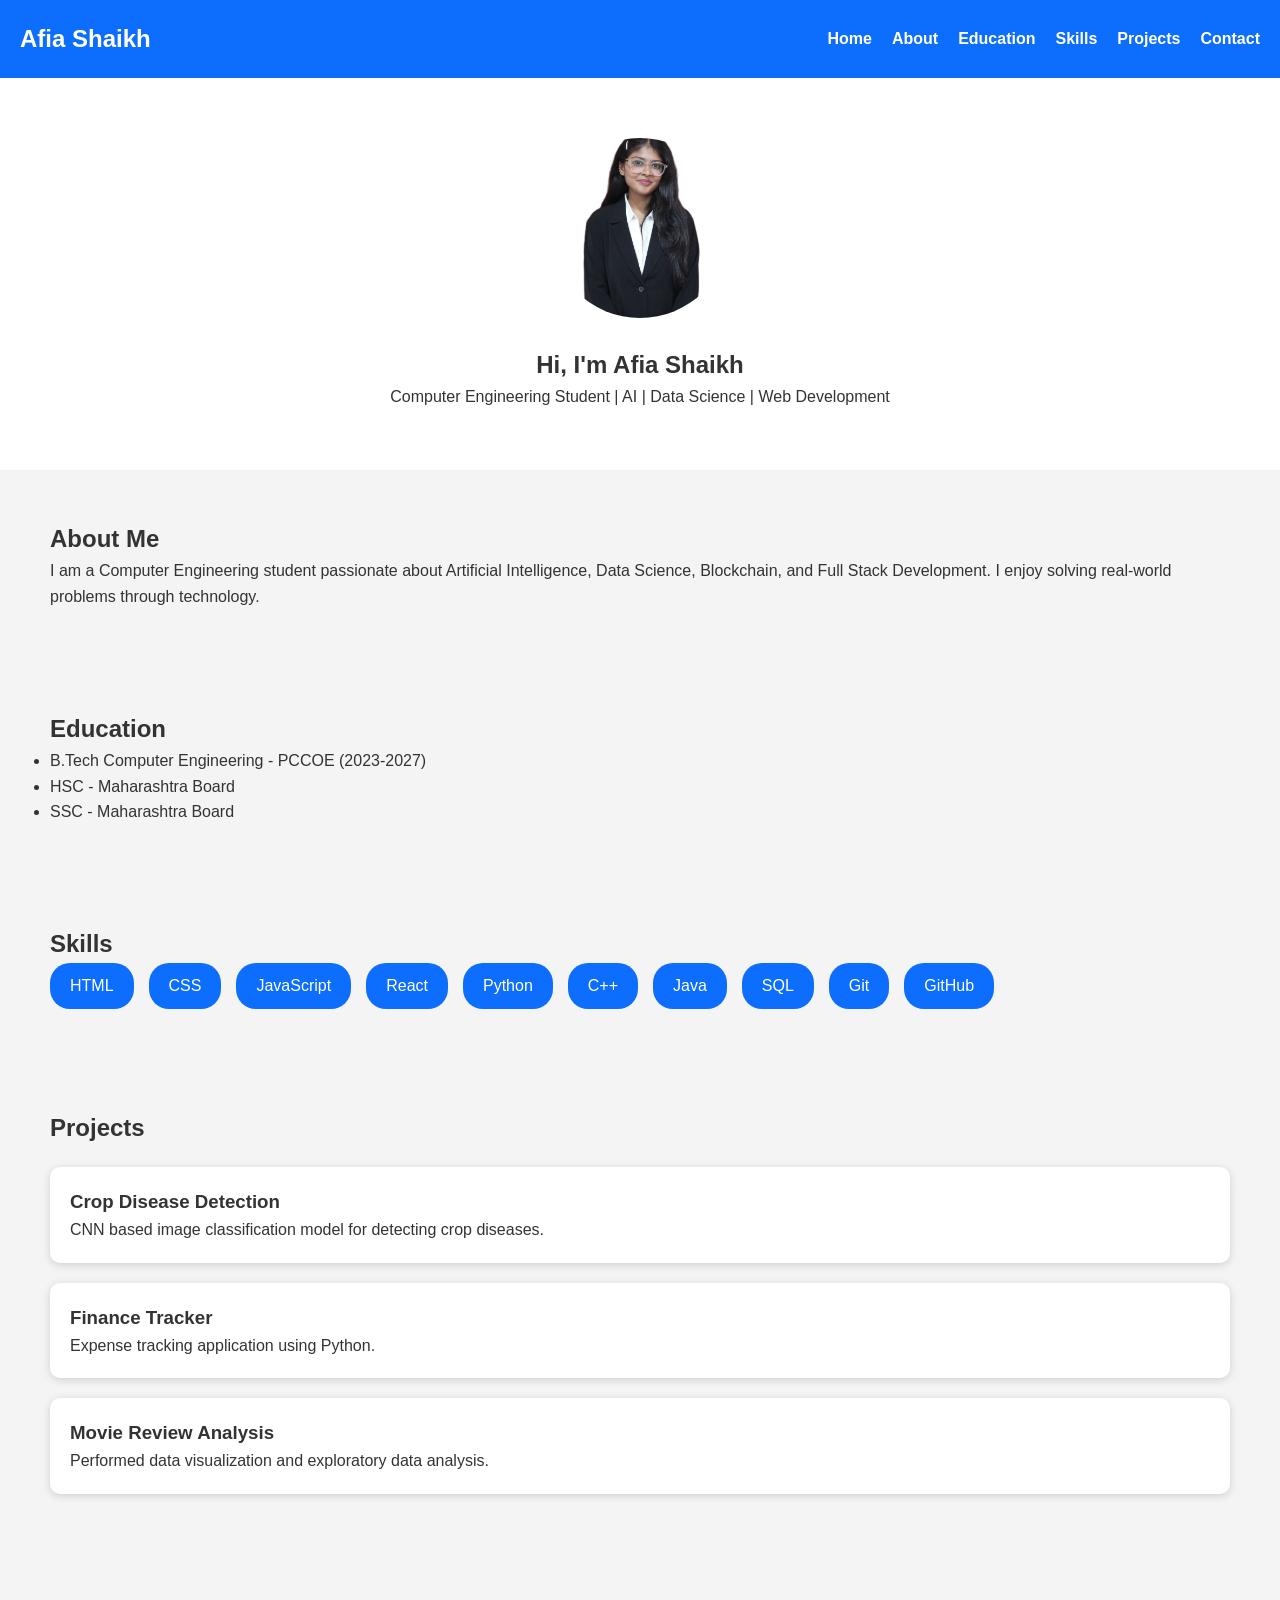
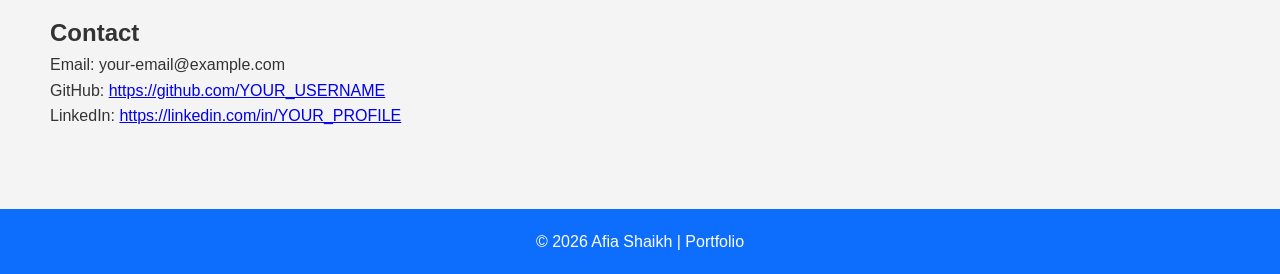
==== index.html @ 4f8437aa "Move portfolio website to root for GitHub Pages" ====
<!DOCTYPE html>
<html lang="en">
<head>
    <meta charset="UTF-8">
    <meta name="viewport" content="width=device-width, initial-scale=1.0">
    <title>Afia Shaikh | Portfolio</title>

    <link rel="stylesheet" href="style.css">
</head>
<body>

<header>
    <nav>
        <h2>Afia Shaikh</h2>

        <ul>
            <li><a href="#home">Home</a></li>
            <li><a href="#about">About</a></li>
            <li><a href="#education">Education</a></li>
            <li><a href="#skills">Skills</a></li>
            <li><a href="#projects">Projects</a></li>
            <li><a href="#contact">Contact</a></li>
        </ul>
    </nav>
</header>

<section id="home" class="hero">
    <img src="images/profile.png" alt="Profile Photo">

    <h1>Hi, I'm Afia Shaikh</h1>

    <p>Computer Engineering Student | AI | Data Science | Web Development</p>
</section>

<section id="about">
    <h2>About Me</h2>

    <p>
        I am a Computer Engineering student passionate about Artificial Intelligence,
        Data Science, Blockchain, and Full Stack Development. I enjoy solving real-world
        problems through technology.
    </p>
</section>

<section id="education">

<h2>Education</h2>

<ul>
<li>B.Tech Computer Engineering - PCCOE (2023-2027)</li>
<li>HSC - Maharashtra Board</li>
<li>SSC - Maharashtra Board</li>

</ul>

</section>

<section id="skills">

<h2>Skills</h2>

<div class="skills">

<span>HTML</span>

<span>CSS</span>

<span>JavaScript</span>

<span>React</span>

<span>Python</span>

<span>C++</span>

<span>Java</span>

<span>SQL</span>

<span>Git</span>

<span>GitHub</span>

</div>

</section>

<section id="projects">

<h2>Projects</h2>

<div class="project">

<h3>Crop Disease Detection</h3>

<p>CNN based image classification model for detecting crop diseases.</p>

</div>

<div class="project">

<h3>Finance Tracker</h3>

<p>Expense tracking application using Python.</p>

</div>

<div class="project">

<h3>Movie Review Analysis</h3>

<p>Performed data visualization and exploratory data analysis.</p>

</div>

</section>

<section id="contact">

<h2>Contact</h2>

<p>Email: your-email@example.com</p>

<p>

GitHub:

<a href="https://github.com/YOUR_USERNAME" target="_blank">

https://github.com/YOUR_USERNAME

</a>

</p>

<p>

LinkedIn:

<a href="https://linkedin.com/in/YOUR_PROFILE" target="_blank">

https://linkedin.com/in/YOUR_PROFILE

</a>

</p>

</section>

<footer>

<p>© 2026 Afia Shaikh | Portfolio</p>

</footer>

<script src="script.js"></script>

</body>
</html>
---- style.css ----
*{
margin:0;
padding:0;
box-sizing:border-box;
font-family:Arial,sans-serif;
}

body{
background:#f4f4f4;
color:#333;
line-height:1.6;
}

nav{
display:flex;
justify-content:space-between;
align-items:center;
padding:20px;
background:#0d6efd;
color:white;
}

nav ul{
display:flex;
list-style:none;
gap:20px;
}

nav a{
color:white;
text-decoration:none;
font-weight:bold;
}

.hero{
text-align:center;
padding:60px 20px;
background:white;
}

.hero img{
width:180px;
height:180px;
border-radius:50%;
object-fit:cover;
margin-bottom:20px;
}

section{
padding:50px;
}

.skills{
display:flex;
flex-wrap:wrap;
gap:15px;
}

.skills span{
background:#0d6efd;
color:white;
padding:10px 20px;
border-radius:20px;
}

.project{
background:white;
padding:20px;
margin:20px 0;
border-radius:10px;
box-shadow:0 2px 8px rgba(0,0,0,.15);
}

footer{
background:#0d6efd;
color:white;
text-align:center;
padding:20px;
margin-top:30px;
}

@media(max-width:768px){

nav{
flex-direction:column;
}

nav ul{
flex-direction:column;
text-align:center;
margin-top:15px;
}

section{
padding:30px;
}

}
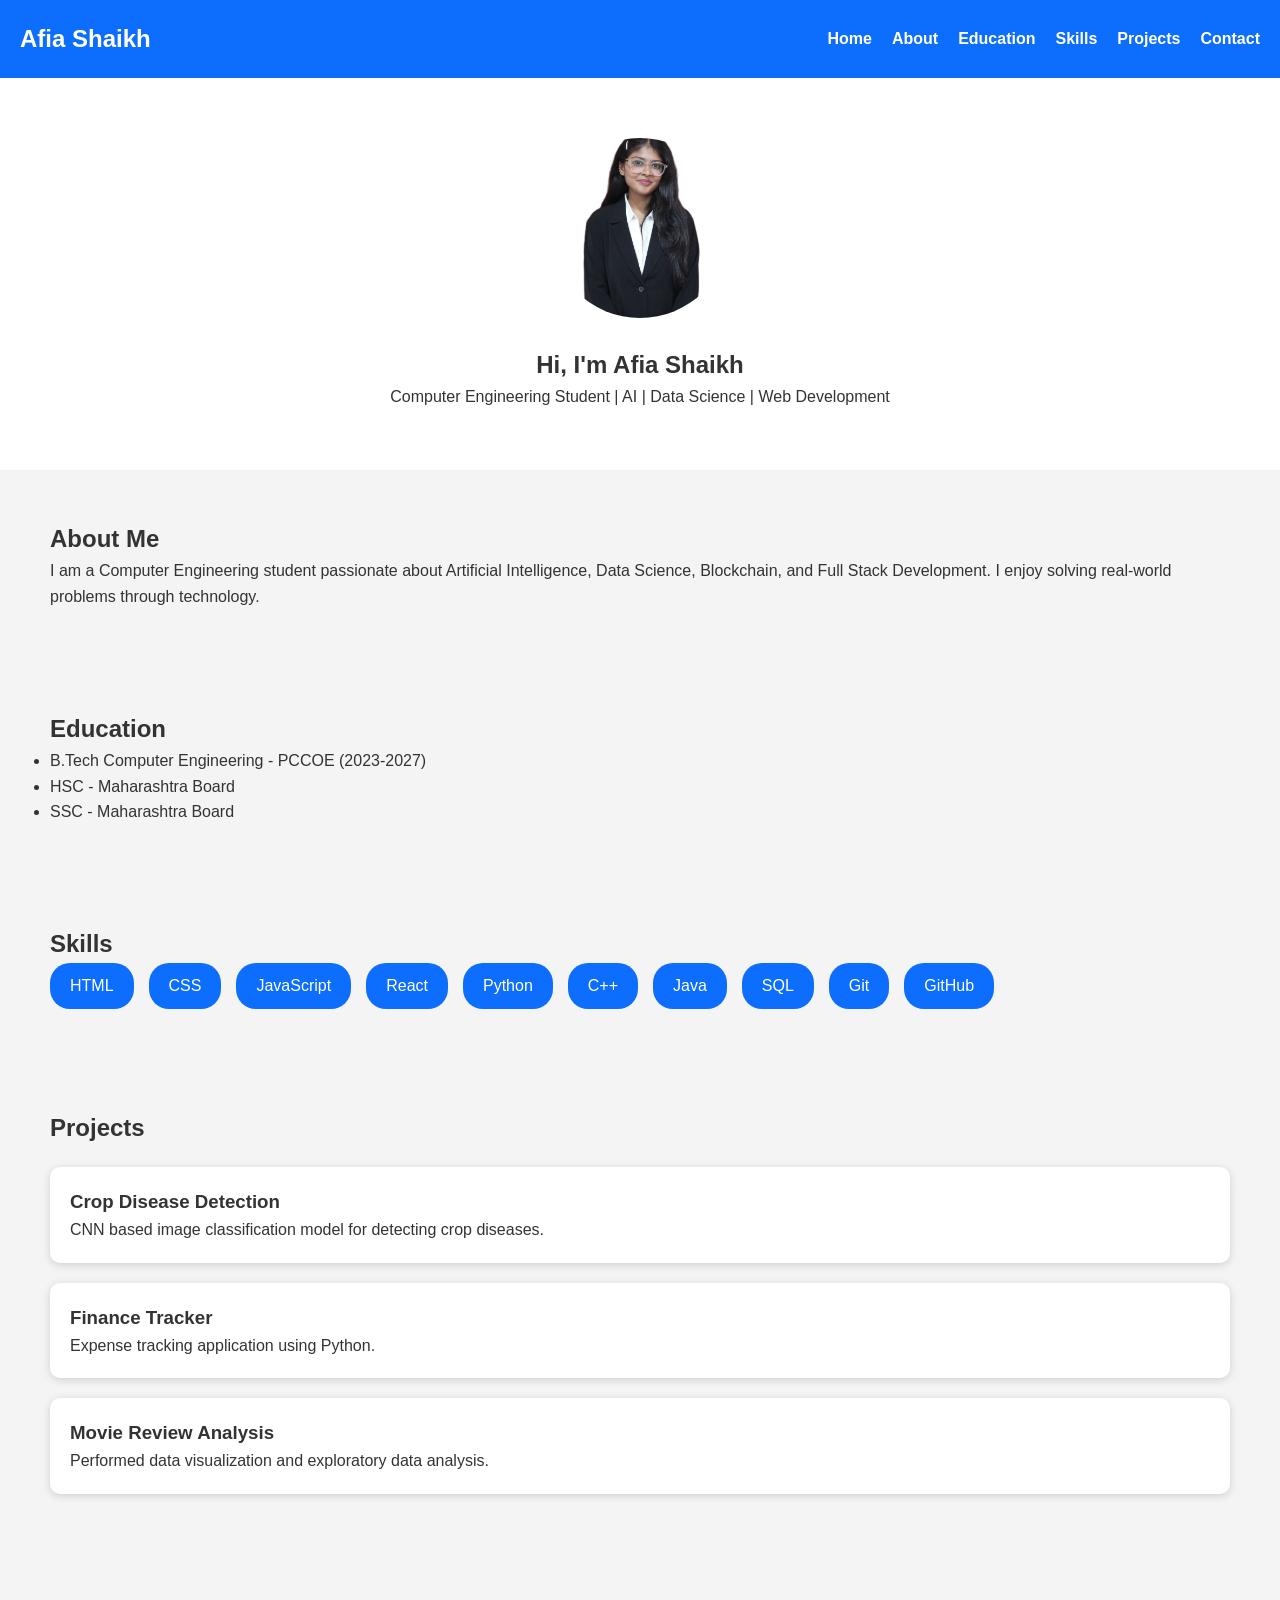
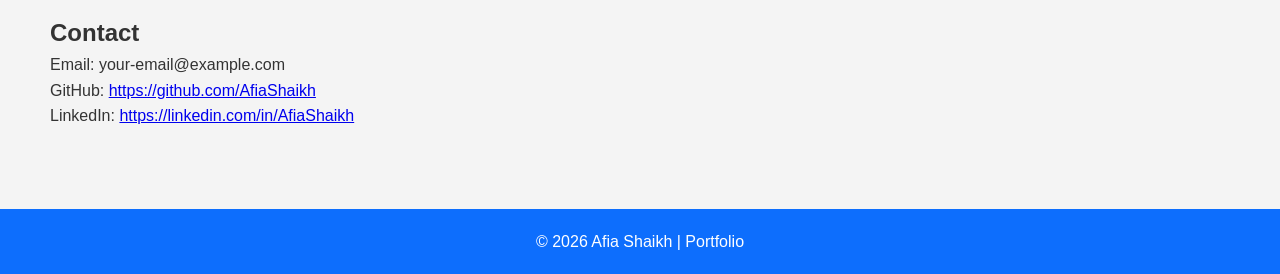
==== commit 3e5d7584: "Added ss" ====
--- a/index.html
+++ b/index.html
@@ -125,9 +125,9 @@
 
 GitHub:
 
-<a href="https://github.com/YOUR_USERNAME" target="_blank">
+<a href="https://github.com/AfiaShaikh" target="_blank">
 
-https://github.com/YOUR_USERNAME
+https://github.com/AfiaShaikh
 
 </a>
 
@@ -137,9 +137,9 @@
 
 LinkedIn:
 
-<a href="https://linkedin.com/in/YOUR_PROFILE" target="_blank">
+<a href="https://linkedin.com/in/AfiaShaikh" target="_blank">
 
-https://linkedin.com/in/YOUR_PROFILE
+https://linkedin.com/in/AfiaShaikh
 
 </a>
 
